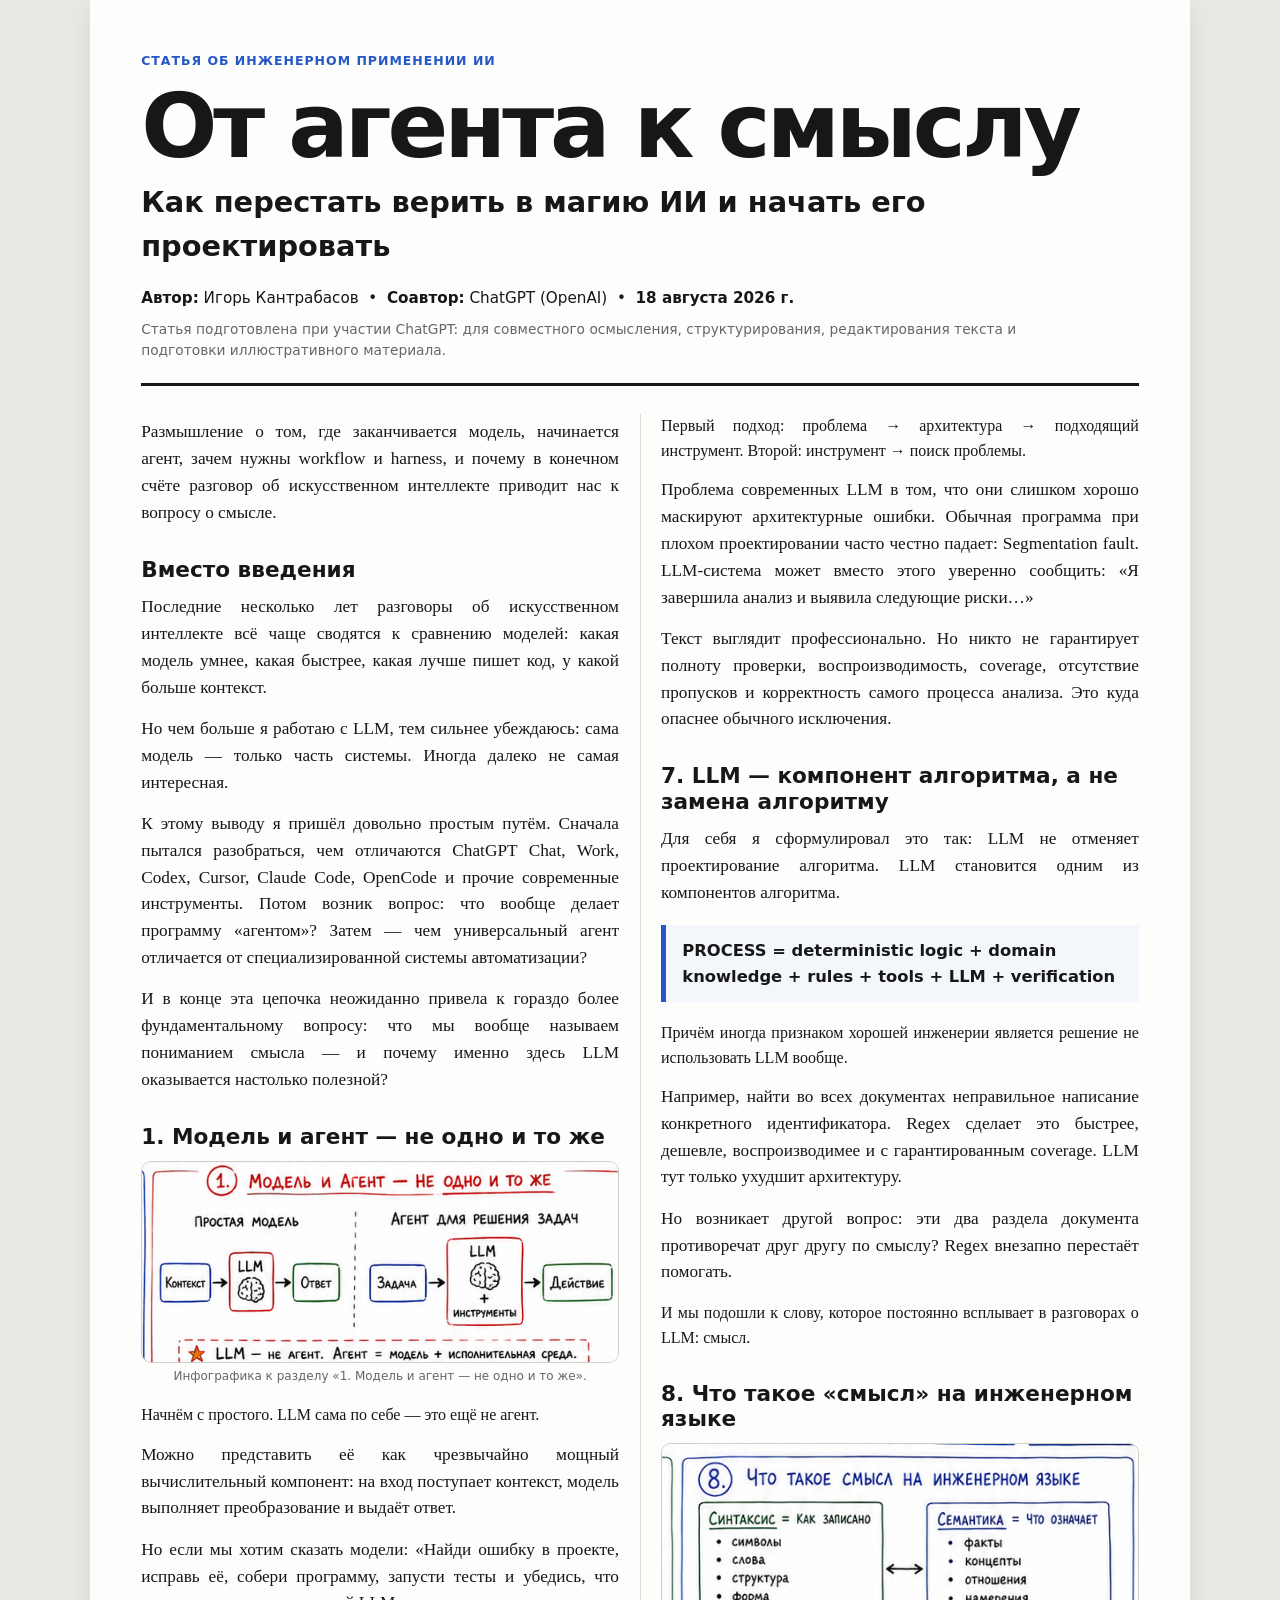
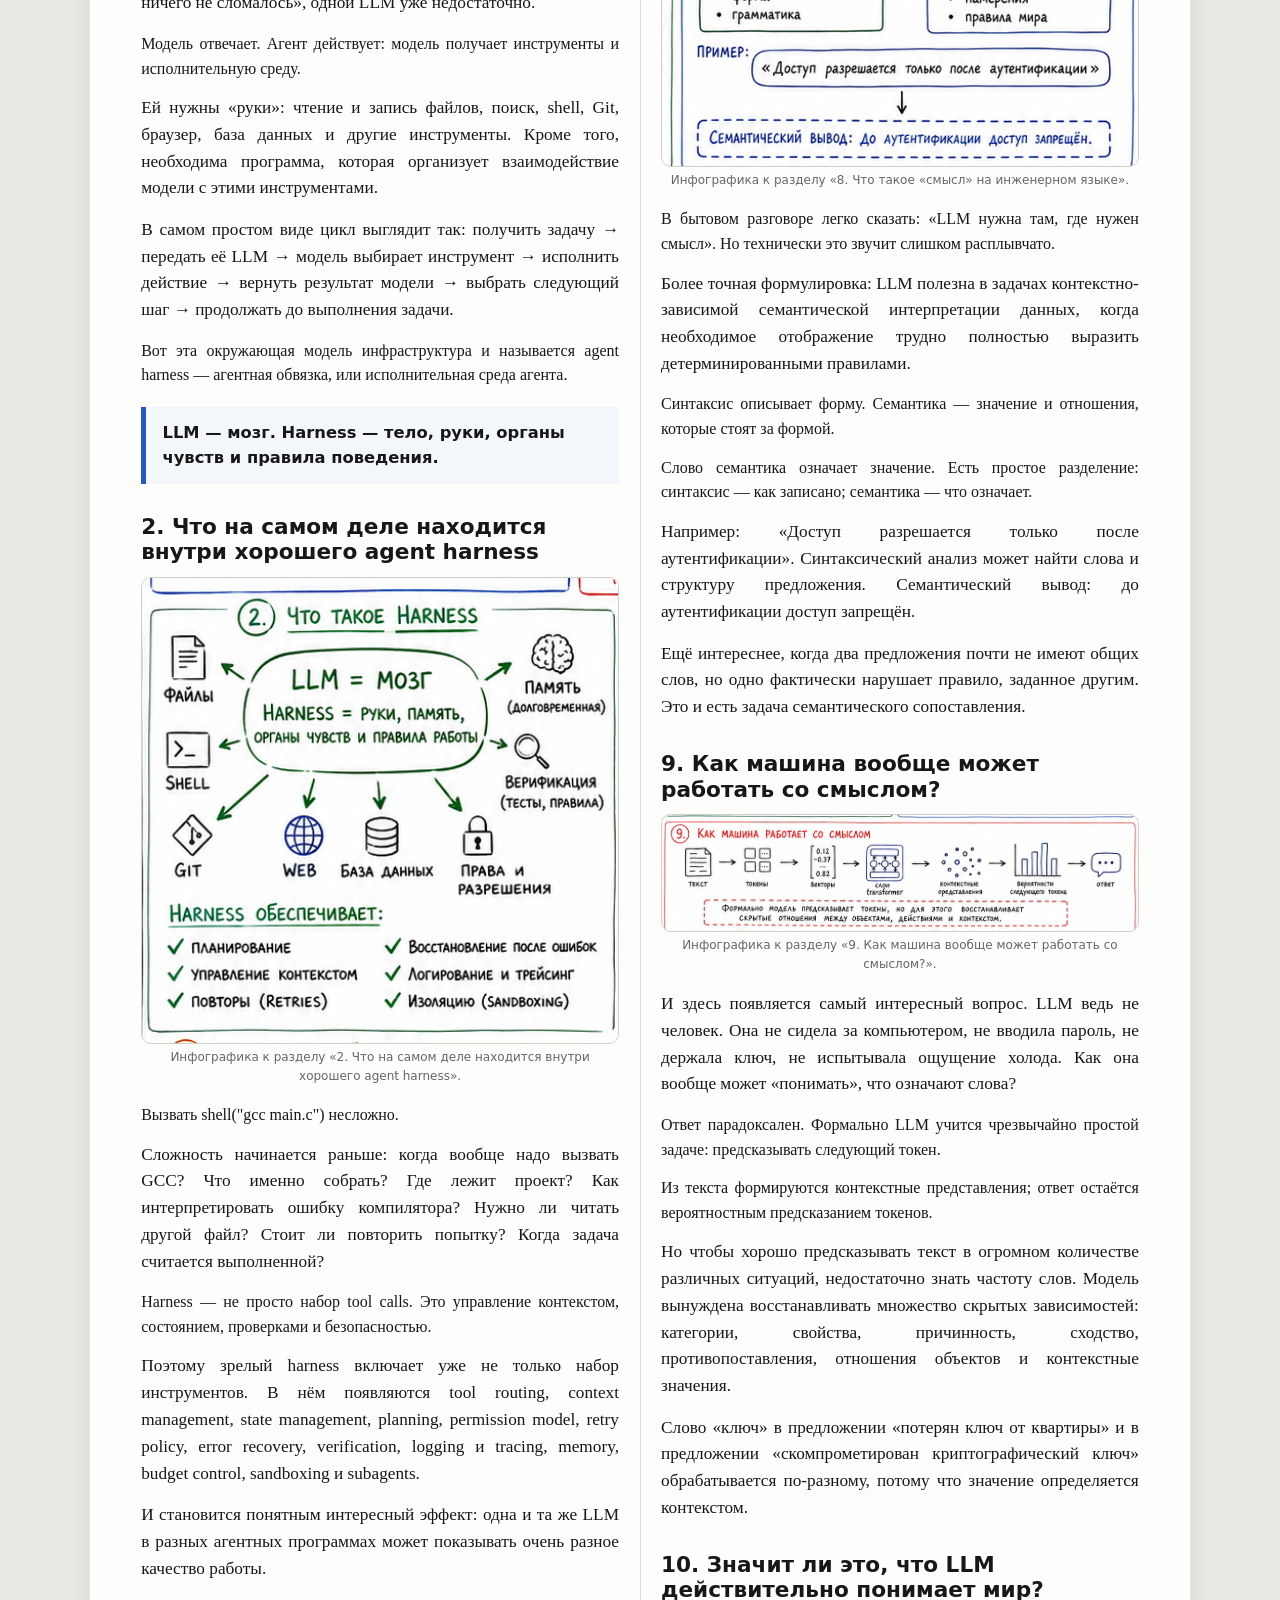
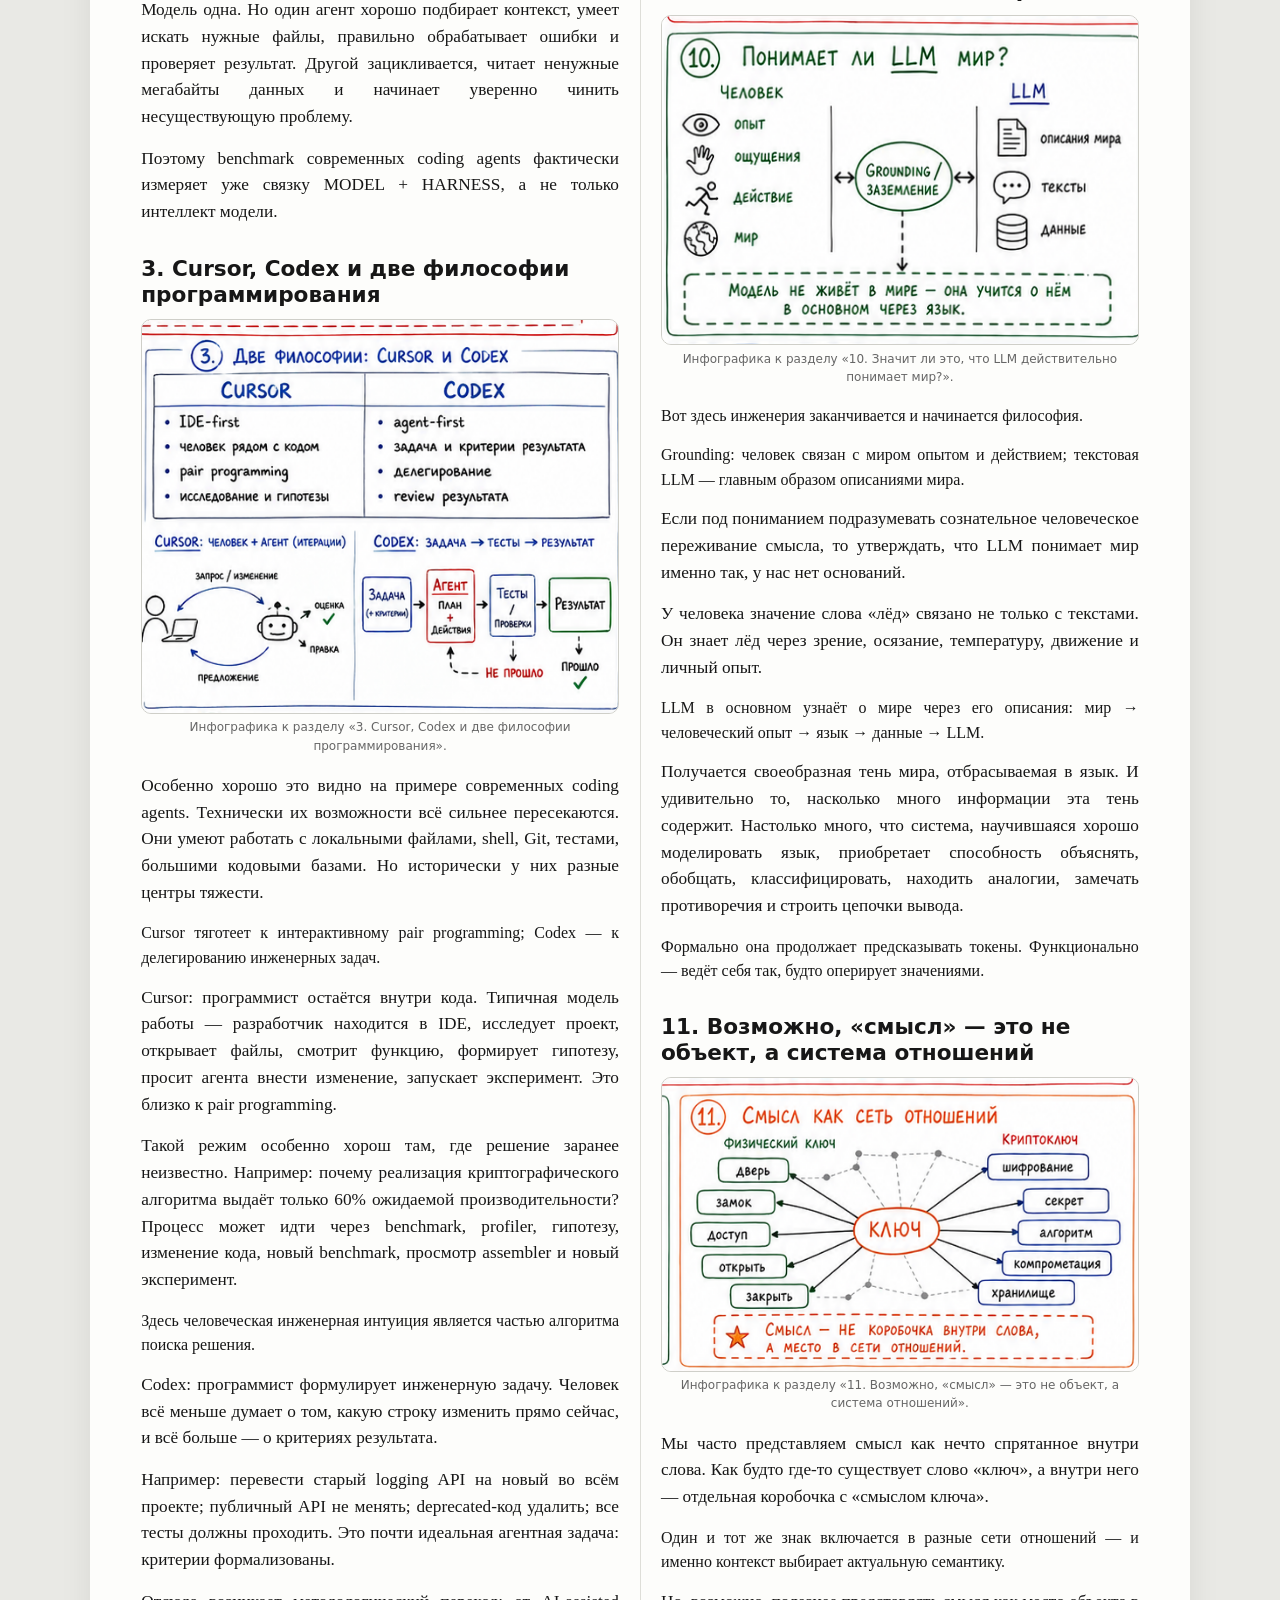
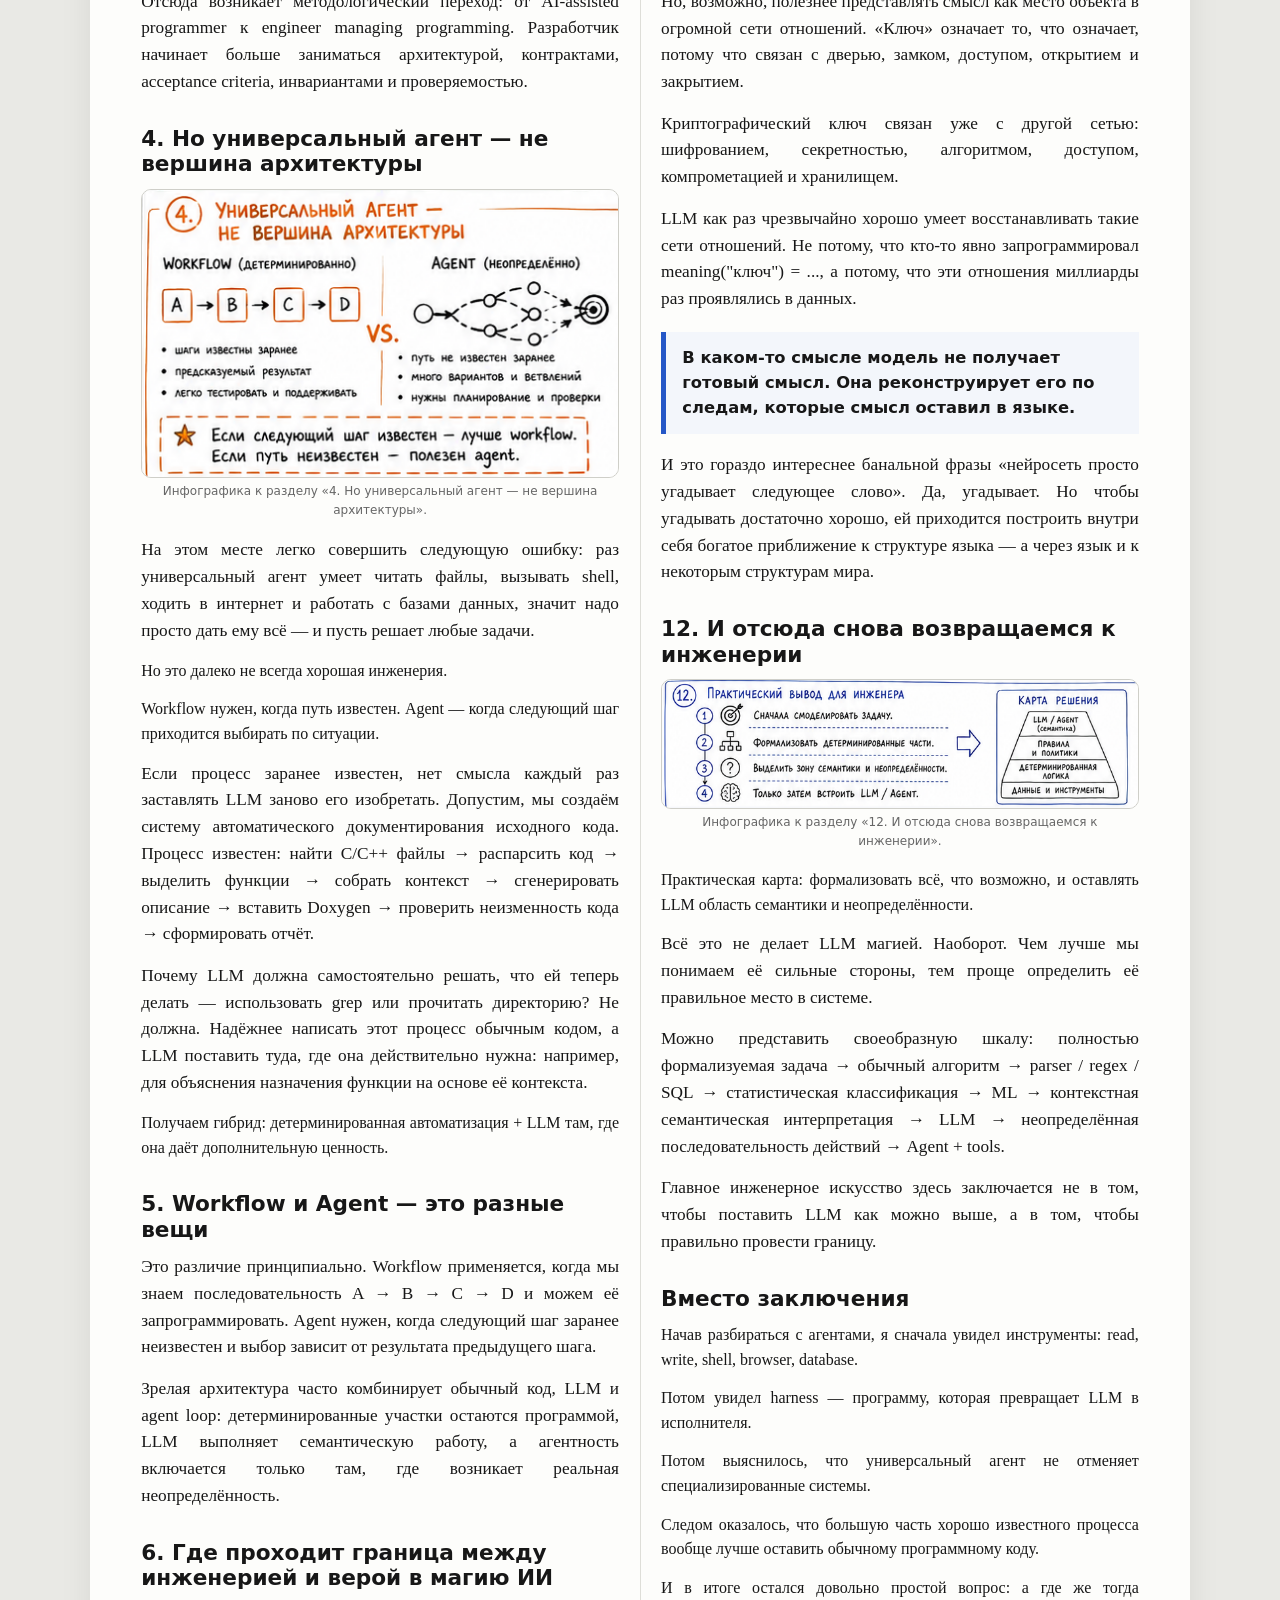
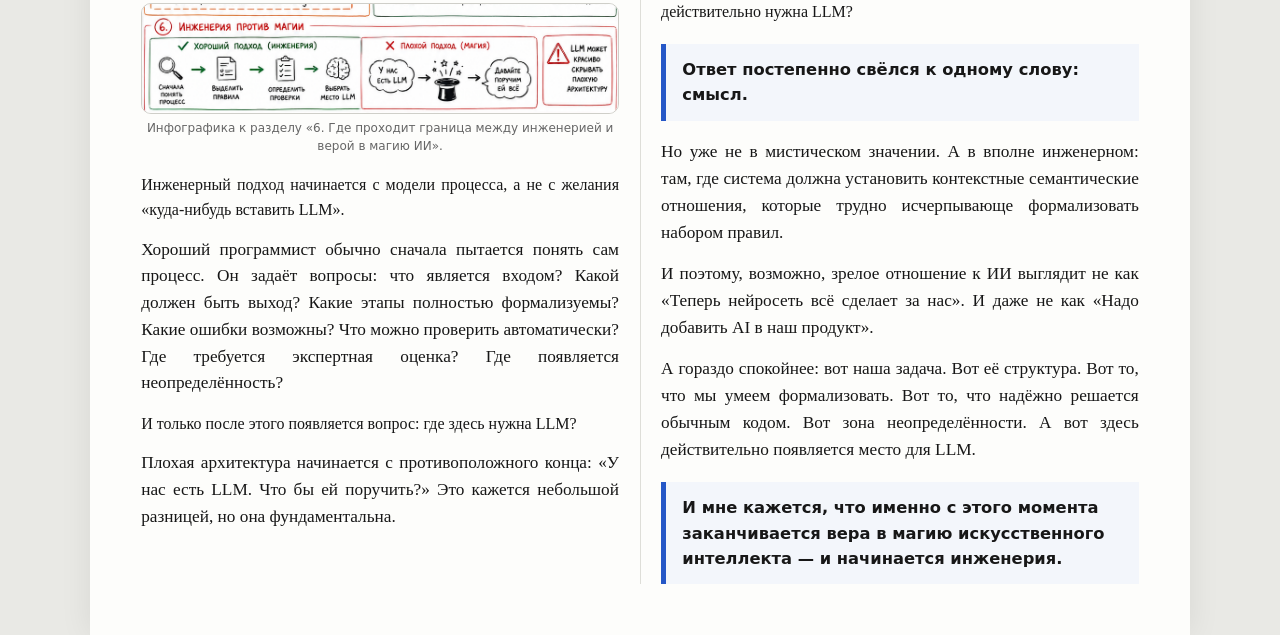
==== index.html @ 3d451f8a "Publish article «От агента к смыслу»" ====
<!doctype html>
<html lang="ru">
<head>
<meta charset="utf-8">
<meta name="viewport" content="width=device-width, initial-scale=1, viewport-fit=cover">
<meta name="color-scheme" content="light">
<title>От агента к смыслу — Игорь Кантрабасов + ChatGPT</title>
<meta name="description" content="Статья об LLM, агентах, harness, workflow, инженерии ИИ и семантике.">
<meta property="og:type" content="article">
<meta property="og:title" content="От агента к смыслу">
<meta property="og:description" content="Как перестать верить в магию ИИ и начать его проектировать">
<meta property="article:author" content="Игорь Кантрабасов">
<meta property="article:published_time" content="2026-08-18">
<link rel="canonical" href="https://igorsvetoch.github.io/articles/">
<meta property="og:url" content="https://igorsvetoch.github.io/articles/">
<meta property="og:site_name" content="Статьи Игоря Кантрабасова">
<meta property="og:locale" content="ru_RU">
<meta property="og:image" content="https://igorsvetoch.github.io/articles/preview.png">
<meta property="og:image:secure_url" content="https://igorsvetoch.github.io/articles/preview.png">
<meta property="og:image:type" content="image/png">
<meta property="og:image:width" content="1200">
<meta property="og:image:height" content="630">
<meta property="og:image:alt" content="От агента к смыслу — как перестать верить в магию ИИ и начать его проектировать">
<meta name="twitter:card" content="summary_large_image">
<meta name="twitter:title" content="От агента к смыслу">
<meta name="twitter:description" content="Как перестать верить в магию ИИ и начать его проектировать">
<meta name="twitter:image" content="https://igorsvetoch.github.io/articles/preview.png">
<meta name="twitter:image:alt" content="Обложка статьи «От агента к смыслу»">
<script type="application/ld+json">
{
  "@context": "https://schema.org",
  "@type": "Article",
  "headline": "От агента к смыслу",
  "alternativeHeadline": "Как перестать верить в магию ИИ и начать его проектировать",
  "author": {"@type": "Person", "name": "Игорь Кантрабасов"},
  "contributor": {"@type": "SoftwareApplication", "name": "ChatGPT", "provider": {"@type": "Organization", "name": "OpenAI"}},
  "datePublished": "2026-08-18",
  "dateModified": "2026-08-18",
  "inLanguage": "ru",
  "mainEntityOfPage": "https://igorsvetoch.github.io/articles/",
  "image": "https://igorsvetoch.github.io/articles/preview.png"
}
</script>
<script type="text/javascript" src="https://gc.kis.v2.scr.kaspersky-labs.com/FD126C42-EBFA-4E12-B309-BB3FDD723AC1/main.js?attr=[base64]" charset="UTF-8"></script><style>
:root {
  --ink:#171717;
  --muted:#666;
  --paper:#fdfdfb;
  --blue:#2557c7;
  --red:#cb3837;
  --green:#297b49;
  --orange:#d66b21;
  --line:#deded8;
}
* { box-sizing:border-box; }
html { background:#e9e9e5; }
body {
  margin:0 auto;
  max-width:1100px;
  background:var(--paper);
  color:var(--ink);
  font-family: ui-serif, Georgia, "Times New Roman", serif;
  line-height:1.55;
  padding: clamp(18px,4vw,56px);
  box-shadow:0 0 30px rgba(0,0,0,.08);
}
.hero {
  border-bottom:3px solid var(--ink);
  padding-bottom:22px;
  margin-bottom:28px;
}
.kicker {
  font-family: ui-sans-serif, system-ui, sans-serif;
  text-transform:uppercase;
  letter-spacing:.08em;
  font-size:.78rem;
  font-weight:700;
  color:var(--blue);
}
h1 {
  font-family: ui-sans-serif, system-ui, sans-serif;
  font-size:clamp(2.6rem,7vw,5.6rem);
  line-height:.95;
  margin:.15em 0 .12em;
  letter-spacing:-.045em;
}
.subtitle {
  font-family: ui-sans-serif, system-ui, sans-serif;
  font-size:clamp(1.15rem,2.5vw,1.8rem);
  font-weight:700;
  max-width:850px;
}
.byline {
  font-family: ui-sans-serif, system-ui, sans-serif;
  margin-top:18px;
  font-size:.95rem;
}
.note {
  margin-top:8px;
  font-family: ui-sans-serif, system-ui, sans-serif;
  font-size:.86rem;
  color:var(--muted);
  max-width:900px;
}
h2 {
  font-family: ui-sans-serif, system-ui, sans-serif;
  font-size:1.35rem;
  line-height:1.18;
  margin:1.4em 0 .55em;
  break-after:avoid;
}
p {
  margin:.3em 0 .85em;
  text-align:justify;
  hyphens:auto;
}
.lead { font-size:1.08rem; }
blockquote {
  margin:1.15em 0;
  padding:.8em 1em;
  border-left:5px solid var(--blue);
  background:#f3f6fb;
  font-family: ui-sans-serif, system-ui, sans-serif;
  font-size:1.02rem;
  font-weight:700;
}
.infographic {
  margin: .65em 0 1.1em;
  break-inside:avoid;
}
.infographic img {
  display:block;
  width:100%;
  height:auto;
  border:1px solid #cfcfc9;
  border-radius:10px;
  background:white;
}
figcaption {
  margin-top:.35em;
  color:var(--muted);
  font-family:ui-sans-serif, system-ui, sans-serif;
  font-size:.75rem;
  text-align:center;
}
.section { break-inside:avoid; }
@media (min-width: 820px) {
  body {
    column-count:2;
    column-gap:42px;
    column-rule:1px solid var(--line);
  }
  .hero {
    column-span:all;
  }
  h2, .infographic, blockquote {
    break-inside:avoid;
  }
}
@media (max-width: 819px) {
  body {
    padding:18px 16px 36px;
    box-shadow:none;
  }
  p { text-align:left; }
  h2 { margin-top:1.15em; }
}
@media print {
  html { background:white; }
  body {
    max-width:none;
    box-shadow:none;
    padding:12mm;
    column-count:2;
    column-gap:9mm;
  }
  .hero { column-span:all; }
}
</style>
</head>
<body>

<header class="hero">
  <div class="kicker">Статья об инженерном применении ИИ</div>
  <h1>От агента к смыслу</h1>
  <div class="subtitle">Как перестать верить в магию ИИ и начать его проектировать</div>
  <div class="byline">
    <strong>Автор:</strong> Игорь Кантрабасов &nbsp;•&nbsp;
    <strong>Соавтор:</strong> ChatGPT (OpenAI) &nbsp;•&nbsp;
    <strong>18 августа 2026 г.</strong>
  </div>
  <div class="note">
    Статья подготовлена при участии ChatGPT: для совместного осмысления, структурирования,
    редактирования текста и подготовки иллюстративного материала.
  </div>
</header>
<p class="lead">Размышление о том, где заканчивается модель, начинается агент, зачем нужны workflow и harness, и почему в конечном счёте разговор об искусственном интеллекте приводит нас к вопросу о смысле.</p><section class="section"><h2>Вместо введения</h2></section><p class="lead">Последние несколько лет разговоры об искусственном интеллекте всё чаще сводятся к сравнению моделей: какая модель умнее, какая быстрее, какая лучше пишет код, у какой больше контекст.</p><p class="lead">Но чем больше я работаю с LLM, тем сильнее убеждаюсь: сама модель — только часть системы. Иногда далеко не самая интересная.</p><p class="lead">К этому выводу я пришёл довольно простым путём. Сначала пытался разобраться, чем отличаются ChatGPT Chat, Work, Codex, Cursor, Claude Code, OpenCode и прочие современные инструменты. Потом возник вопрос: что вообще делает программу «агентом»? Затем — чем универсальный агент отличается от специализированной системы автоматизации?</p><p class="lead">И в конце эта цепочка неожиданно привела к гораздо более фундаментальному вопросу: что мы вообще называем пониманием смысла — и почему именно здесь LLM оказывается настолько полезной?</p><section class="section"><h2>1. Модель и агент — не одно и то же</h2><figure class="infographic"><img src="infographic-01.png" alt="1. Модель и агент — не одно и то же"><figcaption>Инфографика к разделу «1. Модель и агент — не одно и то же».</figcaption></figure></section><p class="">Начнём с простого. LLM сама по себе — это ещё не агент.</p><p class="lead">Можно представить её как чрезвычайно мощный вычислительный компонент: на вход поступает контекст, модель выполняет преобразование и выдаёт ответ.</p><p class="lead">Но если мы хотим сказать модели: «Найди ошибку в проекте, исправь её, собери программу, запусти тесты и убедись, что ничего не сломалось», одной LLM уже недостаточно.</p><p class="">Модель отвечает. Агент действует: модель получает инструменты и исполнительную среду.</p><p class="lead">Ей нужны «руки»: чтение и запись файлов, поиск, shell, Git, браузер, база данных и другие инструменты. Кроме того, необходима программа, которая организует взаимодействие модели с этими инструментами.</p><p class="lead">В самом простом виде цикл выглядит так: получить задачу → передать её LLM → модель выбирает инструмент → исполнить действие → вернуть результат модели → выбрать следующий шаг → продолжать до выполнения задачи.</p><p class="">Вот эта окружающая модель инфраструктура и называется agent harness — агентная обвязка, или исполнительная среда агента.</p><blockquote>LLM — мозг. Harness — тело, руки, органы чувств и правила поведения.</blockquote><section class="section"><h2>2. Что на самом деле находится внутри хорошего agent harness</h2><figure class="infographic"><img src="infographic-02.png" alt="2. Что на самом деле находится внутри хорошего agent harness"><figcaption>Инфографика к разделу «2. Что на самом деле находится внутри хорошего agent harness».</figcaption></figure></section><p class="">Вызвать shell(&quot;gcc main.c&quot;) несложно.</p><p class="lead">Сложность начинается раньше: когда вообще надо вызвать GCC? Что именно собрать? Где лежит проект? Как интерпретировать ошибку компилятора? Нужно ли читать другой файл? Стоит ли повторить попытку? Когда задача считается выполненной?</p><p class="">Harness — не просто набор tool calls. Это управление контекстом, состоянием, проверками и безопасностью.</p><p class="lead">Поэтому зрелый harness включает уже не только набор инструментов. В нём появляются tool routing, context management, state management, planning, permission model, retry policy, error recovery, verification, logging и tracing, memory, budget control, sandboxing и subagents.</p><p class="lead">И становится понятным интересный эффект: одна и та же LLM в разных агентных программах может показывать очень разное качество работы.</p><p class="lead">Модель одна. Но один агент хорошо подбирает контекст, умеет искать нужные файлы, правильно обрабатывает ошибки и проверяет результат. Другой зацикливается, читает ненужные мегабайты данных и начинает уверенно чинить несуществующую проблему.</p><p class="lead">Поэтому benchmark современных coding agents фактически измеряет уже связку MODEL + HARNESS, а не только интеллект модели.</p><section class="section"><h2>3. Cursor, Codex и две философии программирования</h2><figure class="infographic"><img src="infographic-03.png" alt="3. Cursor, Codex и две философии программирования"><figcaption>Инфографика к разделу «3. Cursor, Codex и две философии программирования».</figcaption></figure></section><p class="lead">Особенно хорошо это видно на примере современных coding agents. Технически их возможности всё сильнее пересекаются. Они умеют работать с локальными файлами, shell, Git, тестами, большими кодовыми базами. Но исторически у них разные центры тяжести.</p><p class="">Cursor тяготеет к интерактивному pair programming; Codex — к делегированию инженерных задач.</p><p class="lead">Cursor: программист остаётся внутри кода. Типичная модель работы — разработчик находится в IDE, исследует проект, открывает файлы, смотрит функцию, формирует гипотезу, просит агента внести изменение, запускает эксперимент. Это близко к pair programming.</p><p class="lead">Такой режим особенно хорош там, где решение заранее неизвестно. Например: почему реализация криптографического алгоритма выдаёт только 60% ожидаемой производительности? Процесс может идти через benchmark, profiler, гипотезу, изменение кода, новый benchmark, просмотр assembler и новый эксперимент.</p><p class="">Здесь человеческая инженерная интуиция является частью алгоритма поиска решения.</p><p class="lead">Codex: программист формулирует инженерную задачу. Человек всё меньше думает о том, какую строку изменить прямо сейчас, и всё больше — о критериях результата.</p><p class="lead">Например: перевести старый logging API на новый во всём проекте; публичный API не менять; deprecated-код удалить; все тесты должны проходить. Это почти идеальная агентная задача: критерии формализованы.</p><p class="lead">Отсюда возникает методологический переход: от AI-assisted programmer к engineer managing programming. Разработчик начинает больше заниматься архитектурой, контрактами, acceptance criteria, инвариантами и проверяемостью.</p><section class="section"><h2>4. Но универсальный агент — не вершина архитектуры</h2><figure class="infographic"><img src="infographic-04.png" alt="4. Но универсальный агент — не вершина архитектуры"><figcaption>Инфографика к разделу «4. Но универсальный агент — не вершина архитектуры».</figcaption></figure></section><p class="lead">На этом месте легко совершить следующую ошибку: раз универсальный агент умеет читать файлы, вызывать shell, ходить в интернет и работать с базами данных, значит надо просто дать ему всё — и пусть решает любые задачи.</p><p class="">Но это далеко не всегда хорошая инженерия.</p><p class="">Workflow нужен, когда путь известен. Agent — когда следующий шаг приходится выбирать по ситуации.</p><p class="lead">Если процесс заранее известен, нет смысла каждый раз заставлять LLM заново его изобретать. Допустим, мы создаём систему автоматического документирования исходного кода. Процесс известен: найти C/C++ файлы → распарсить код → выделить функции → собрать контекст → сгенерировать описание → вставить Doxygen → проверить неизменность кода → сформировать отчёт.</p><p class="lead">Почему LLM должна самостоятельно решать, что ей теперь делать — использовать grep или прочитать директорию? Не должна. Надёжнее написать этот процесс обычным кодом, а LLM поставить туда, где она действительно нужна: например, для объяснения назначения функции на основе её контекста.</p><p class="">Получаем гибрид: детерминированная автоматизация + LLM там, где она даёт дополнительную ценность.</p><section class="section"><h2>5. Workflow и Agent — это разные вещи</h2></section><p class="lead">Это различие принципиально. Workflow применяется, когда мы знаем последовательность A → B → C → D и можем её запрограммировать. Agent нужен, когда следующий шаг заранее неизвестен и выбор зависит от результата предыдущего шага.</p><p class="lead">Зрелая архитектура часто комбинирует обычный код, LLM и agent loop: детерминированные участки остаются программой, LLM выполняет семантическую работу, а агентность включается только там, где возникает реальная неопределённость.</p><section class="section"><h2>6. Где проходит граница между инженерией и верой в магию ИИ</h2><figure class="infographic"><img src="infographic-05.png" alt="6. Где проходит граница между инженерией и верой в магию ИИ"><figcaption>Инфографика к разделу «6. Где проходит граница между инженерией и верой в магию ИИ».</figcaption></figure></section><p class="">Инженерный подход начинается с модели процесса, а не с желания «куда-нибудь вставить LLM».</p><p class="lead">Хороший программист обычно сначала пытается понять сам процесс. Он задаёт вопросы: что является входом? Какой должен быть выход? Какие этапы полностью формализуемы? Какие ошибки возможны? Что можно проверить автоматически? Где требуется экспертная оценка? Где появляется неопределённость?</p><p class="">И только после этого появляется вопрос: где здесь нужна LLM?</p><p class="lead">Плохая архитектура начинается с противоположного конца: «У нас есть LLM. Что бы ей поручить?» Это кажется небольшой разницей, но она фундаментальна.</p><p class="">Первый подход: проблема → архитектура → подходящий инструмент. Второй: инструмент → поиск проблемы.</p><p class="lead">Проблема современных LLM в том, что они слишком хорошо маскируют архитектурные ошибки. Обычная программа при плохом проектировании часто честно падает: Segmentation fault. LLM-система может вместо этого уверенно сообщить: «Я завершила анализ и выявила следующие риски…»</p><p class="lead">Текст выглядит профессионально. Но никто не гарантирует полноту проверки, воспроизводимость, coverage, отсутствие пропусков и корректность самого процесса анализа. Это куда опаснее обычного исключения.</p><section class="section"><h2>7. LLM — компонент алгоритма, а не замена алгоритму</h2></section><p class="lead">Для себя я сформулировал это так: LLM не отменяет проектирование алгоритма. LLM становится одним из компонентов алгоритма.</p><blockquote>PROCESS = deterministic logic + domain knowledge + rules + tools + LLM + verification</blockquote><p class="">Причём иногда признаком хорошей инженерии является решение не использовать LLM вообще.</p><p class="lead">Например, найти во всех документах неправильное написание конкретного идентификатора. Regex сделает это быстрее, дешевле, воспроизводимее и с гарантированным coverage. LLM тут только ухудшит архитектуру.</p><p class="lead">Но возникает другой вопрос: эти два раздела документа противоречат друг другу по смыслу? Regex внезапно перестаёт помогать.</p><p class="">И мы подошли к слову, которое постоянно всплывает в разговорах о LLM: смысл.</p><section class="section"><h2>8. Что такое «смысл» на инженерном языке</h2><figure class="infographic"><img src="infographic-06.png" alt="8. Что такое «смысл» на инженерном языке"><figcaption>Инфографика к разделу «8. Что такое «смысл» на инженерном языке».</figcaption></figure></section><p class="">В бытовом разговоре легко сказать: «LLM нужна там, где нужен смысл». Но технически это звучит слишком расплывчато.</p><p class="lead">Более точная формулировка: LLM полезна в задачах контекстно-зависимой семантической интерпретации данных, когда необходимое отображение трудно полностью выразить детерминированными правилами.</p><p class="">Синтаксис описывает форму. Семантика — значение и отношения, которые стоят за формой.</p><p class="">Слово семантика означает значение. Есть простое разделение: синтаксис — как записано; семантика — что означает.</p><p class="lead">Например: «Доступ разрешается только после аутентификации». Синтаксический анализ может найти слова и структуру предложения. Семантический вывод: до аутентификации доступ запрещён.</p><p class="lead">Ещё интереснее, когда два предложения почти не имеют общих слов, но одно фактически нарушает правило, заданное другим. Это и есть задача семантического сопоставления.</p><section class="section"><h2>9. Как машина вообще может работать со смыслом?</h2><figure class="infographic"><img src="infographic-07.png" alt="9. Как машина вообще может работать со смыслом?"><figcaption>Инфографика к разделу «9. Как машина вообще может работать со смыслом?».</figcaption></figure></section><p class="lead">И здесь появляется самый интересный вопрос. LLM ведь не человек. Она не сидела за компьютером, не вводила пароль, не держала ключ, не испытывала ощущение холода. Как она вообще может «понимать», что означают слова?</p><p class="">Ответ парадоксален. Формально LLM учится чрезвычайно простой задаче: предсказывать следующий токен.</p><p class="">Из текста формируются контекстные представления; ответ остаётся вероятностным предсказанием токенов.</p><p class="lead">Но чтобы хорошо предсказывать текст в огромном количестве различных ситуаций, недостаточно знать частоту слов. Модель вынуждена восстанавливать множество скрытых зависимостей: категории, свойства, причинность, сходство, противопоставления, отношения объектов и контекстные значения.</p><p class="lead">Слово «ключ» в предложении «потерян ключ от квартиры» и в предложении «скомпрометирован криптографический ключ» обрабатывается по-разному, потому что значение определяется контекстом.</p><section class="section"><h2>10. Значит ли это, что LLM действительно понимает мир?</h2><figure class="infographic"><img src="infographic-08.png" alt="10. Значит ли это, что LLM действительно понимает мир?"><figcaption>Инфографика к разделу «10. Значит ли это, что LLM действительно понимает мир?».</figcaption></figure></section><p class="">Вот здесь инженерия заканчивается и начинается философия.</p><p class="">Grounding: человек связан с миром опытом и действием; текстовая LLM — главным образом описаниями мира.</p><p class="lead">Если под пониманием подразумевать сознательное человеческое переживание смысла, то утверждать, что LLM понимает мир именно так, у нас нет оснований.</p><p class="lead">У человека значение слова «лёд» связано не только с текстами. Он знает лёд через зрение, осязание, температуру, движение и личный опыт.</p><p class="">LLM в основном узнаёт о мире через его описания: мир → человеческий опыт → язык → данные → LLM.</p><p class="lead">Получается своеобразная тень мира, отбрасываемая в язык. И удивительно то, насколько много информации эта тень содержит. Настолько много, что система, научившаяся хорошо моделировать язык, приобретает способность объяснять, обобщать, классифицировать, находить аналогии, замечать противоречия и строить цепочки вывода.</p><p class="">Формально она продолжает предсказывать токены. Функционально — ведёт себя так, будто оперирует значениями.</p><section class="section"><h2>11. Возможно, «смысл» — это не объект, а система отношений</h2><figure class="infographic"><img src="infographic-09.png" alt="11. Возможно, «смысл» — это не объект, а система отношений"><figcaption>Инфографика к разделу «11. Возможно, «смысл» — это не объект, а система отношений».</figcaption></figure></section><p class="lead">Мы часто представляем смысл как нечто спрятанное внутри слова. Как будто где-то существует слово «ключ», а внутри него — отдельная коробочка с «смыслом ключа».</p><p class="">Один и тот же знак включается в разные сети отношений — и именно контекст выбирает актуальную семантику.</p><p class="lead">Но, возможно, полезнее представлять смысл как место объекта в огромной сети отношений. «Ключ» означает то, что означает, потому что связан с дверью, замком, доступом, открытием и закрытием.</p><p class="lead">Криптографический ключ связан уже с другой сетью: шифрованием, секретностью, алгоритмом, доступом, компрометацией и хранилищем.</p><p class="lead">LLM как раз чрезвычайно хорошо умеет восстанавливать такие сети отношений. Не потому, что кто-то явно запрограммировал meaning(&quot;ключ&quot;) = ..., а потому, что эти отношения миллиарды раз проявлялись в данных.</p><blockquote>В каком-то смысле модель не получает готовый смысл. Она реконструирует его по следам, которые смысл оставил в языке.</blockquote><p class="lead">И это гораздо интереснее банальной фразы «нейросеть просто угадывает следующее слово». Да, угадывает. Но чтобы угадывать достаточно хорошо, ей приходится построить внутри себя богатое приближение к структуре языка — а через язык и к некоторым структурам мира.</p><section class="section"><h2>12. И отсюда снова возвращаемся к инженерии</h2><figure class="infographic"><img src="infographic-10.png" alt="12. И отсюда снова возвращаемся к инженерии"><figcaption>Инфографика к разделу «12. И отсюда снова возвращаемся к инженерии».</figcaption></figure></section><p class="">Практическая карта: формализовать всё, что возможно, и оставлять LLM область семантики и неопределённости.</p><p class="lead">Всё это не делает LLM магией. Наоборот. Чем лучше мы понимаем её сильные стороны, тем проще определить её правильное место в системе.</p><p class="lead">Можно представить своеобразную шкалу: полностью формализуемая задача → обычный алгоритм → parser / regex / SQL → статистическая классификация → ML → контекстная семантическая интерпретация → LLM → неопределённая последовательность действий → Agent + tools.</p><p class="lead">Главное инженерное искусство здесь заключается не в том, чтобы поставить LLM как можно выше, а в том, чтобы правильно провести границу.</p><section class="section"><h2>Вместо заключения</h2></section><p class="">Начав разбираться с агентами, я сначала увидел инструменты: read, write, shell, browser, database.</p><p class="">Потом увидел harness — программу, которая превращает LLM в исполнителя.</p><p class="">Потом выяснилось, что универсальный агент не отменяет специализированные системы.</p><p class="">Следом оказалось, что большую часть хорошо известного процесса вообще лучше оставить обычному программному коду.</p><p class="">И в итоге остался довольно простой вопрос: а где же тогда действительно нужна LLM?</p><blockquote>Ответ постепенно свёлся к одному слову: смысл.</blockquote><p class="lead">Но уже не в мистическом значении. А в вполне инженерном: там, где система должна установить контекстные семантические отношения, которые трудно исчерпывающе формализовать набором правил.</p><p class="lead">И поэтому, возможно, зрелое отношение к ИИ выглядит не как «Теперь нейросеть всё сделает за нас». И даже не как «Надо добавить AI в наш продукт».</p><p class="lead">А гораздо спокойнее: вот наша задача. Вот её структура. Вот то, что мы умеем формализовать. Вот то, что надёжно решается обычным кодом. Вот зона неопределённости. А вот здесь действительно появляется место для LLM.</p><blockquote>И мне кажется, что именно с этого момента заканчивается вера в магию искусственного интеллекта — и начинается инженерия.</blockquote>
</body>
</html>
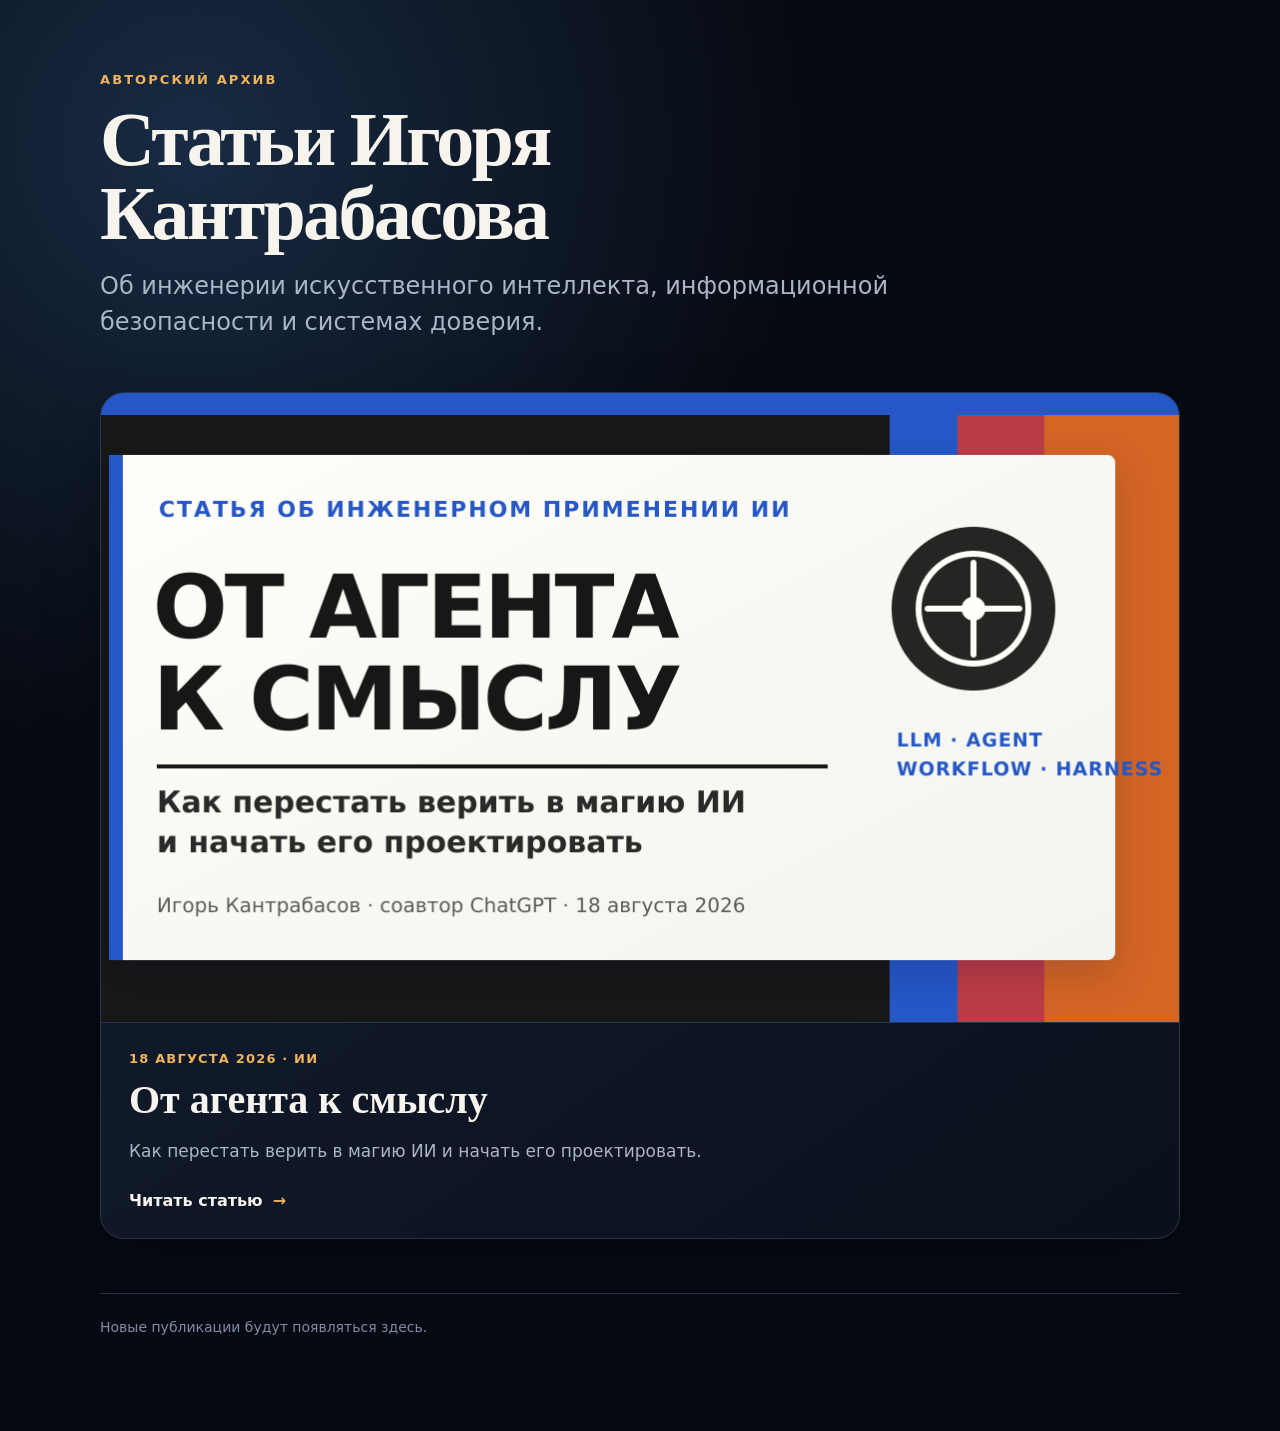
==== commit a7511a4a: "Restructure site for multiple articles" ====
--- a/index.html
+++ b/index.html
@@ -1,199 +1,71 @@
 <!doctype html>
 <html lang="ru">
 <head>
-<meta charset="utf-8">
-<meta name="viewport" content="width=device-width, initial-scale=1, viewport-fit=cover">
-<meta name="color-scheme" content="light">
-<title>От агента к смыслу — Игорь Кантрабасов + ChatGPT</title>
-<meta name="description" content="Статья об LLM, агентах, harness, workflow, инженерии ИИ и семантике.">
-<meta property="og:type" content="article">
-<meta property="og:title" content="От агента к смыслу">
-<meta property="og:description" content="Как перестать верить в магию ИИ и начать его проектировать">
-<meta property="article:author" content="Игорь Кантрабасов">
-<meta property="article:published_time" content="2026-08-18">
-<link rel="canonical" href="https://igorsvetoch.github.io/articles/">
-<meta property="og:url" content="https://igorsvetoch.github.io/articles/">
-<meta property="og:site_name" content="Статьи Игоря Кантрабасова">
-<meta property="og:locale" content="ru_RU">
-<meta property="og:image" content="https://igorsvetoch.github.io/articles/preview.png">
-<meta property="og:image:secure_url" content="https://igorsvetoch.github.io/articles/preview.png">
-<meta property="og:image:type" content="image/png">
-<meta property="og:image:width" content="1200">
-<meta property="og:image:height" content="630">
-<meta property="og:image:alt" content="От агента к смыслу — как перестать верить в магию ИИ и начать его проектировать">
-<meta name="twitter:card" content="summary_large_image">
-<meta name="twitter:title" content="От агента к смыслу">
-<meta name="twitter:description" content="Как перестать верить в магию ИИ и начать его проектировать">
-<meta name="twitter:image" content="https://igorsvetoch.github.io/articles/preview.png">
-<meta name="twitter:image:alt" content="Обложка статьи «От агента к смыслу»">
-<script type="application/ld+json">
-{
-  "@context": "https://schema.org",
-  "@type": "Article",
-  "headline": "От агента к смыслу",
-  "alternativeHeadline": "Как перестать верить в магию ИИ и начать его проектировать",
-  "author": {"@type": "Person", "name": "Игорь Кантрабасов"},
-  "contributor": {"@type": "SoftwareApplication", "name": "ChatGPT", "provider": {"@type": "Organization", "name": "OpenAI"}},
-  "datePublished": "2026-08-18",
-  "dateModified": "2026-08-18",
-  "inLanguage": "ru",
-  "mainEntityOfPage": "https://igorsvetoch.github.io/articles/",
-  "image": "https://igorsvetoch.github.io/articles/preview.png"
-}
-</script>
-<script type="text/javascript" src="https://gc.kis.v2.scr.kaspersky-labs.com/FD126C42-EBFA-4E12-B309-BB3FDD723AC1/main.js?attr=[base64]" charset="UTF-8"></script><style>
-:root {
-  --ink:#171717;
-  --muted:#666;
-  --paper:#fdfdfb;
-  --blue:#2557c7;
-  --red:#cb3837;
-  --green:#297b49;
-  --orange:#d66b21;
-  --line:#deded8;
-}
-* { box-sizing:border-box; }
-html { background:#e9e9e5; }
-body {
-  margin:0 auto;
-  max-width:1100px;
-  background:var(--paper);
-  color:var(--ink);
-  font-family: ui-serif, Georgia, "Times New Roman", serif;
-  line-height:1.55;
-  padding: clamp(18px,4vw,56px);
-  box-shadow:0 0 30px rgba(0,0,0,.08);
-}
-.hero {
-  border-bottom:3px solid var(--ink);
-  padding-bottom:22px;
-  margin-bottom:28px;
-}
-.kicker {
-  font-family: ui-sans-serif, system-ui, sans-serif;
-  text-transform:uppercase;
-  letter-spacing:.08em;
-  font-size:.78rem;
-  font-weight:700;
-  color:var(--blue);
-}
-h1 {
-  font-family: ui-sans-serif, system-ui, sans-serif;
-  font-size:clamp(2.6rem,7vw,5.6rem);
-  line-height:.95;
-  margin:.15em 0 .12em;
-  letter-spacing:-.045em;
-}
-.subtitle {
-  font-family: ui-sans-serif, system-ui, sans-serif;
-  font-size:clamp(1.15rem,2.5vw,1.8rem);
-  font-weight:700;
-  max-width:850px;
-}
-.byline {
-  font-family: ui-sans-serif, system-ui, sans-serif;
-  margin-top:18px;
-  font-size:.95rem;
-}
-.note {
-  margin-top:8px;
-  font-family: ui-sans-serif, system-ui, sans-serif;
-  font-size:.86rem;
-  color:var(--muted);
-  max-width:900px;
-}
-h2 {
-  font-family: ui-sans-serif, system-ui, sans-serif;
-  font-size:1.35rem;
-  line-height:1.18;
-  margin:1.4em 0 .55em;
-  break-after:avoid;
-}
-p {
-  margin:.3em 0 .85em;
-  text-align:justify;
-  hyphens:auto;
-}
-.lead { font-size:1.08rem; }
-blockquote {
-  margin:1.15em 0;
-  padding:.8em 1em;
-  border-left:5px solid var(--blue);
-  background:#f3f6fb;
-  font-family: ui-sans-serif, system-ui, sans-serif;
-  font-size:1.02rem;
-  font-weight:700;
-}
-.infographic {
-  margin: .65em 0 1.1em;
-  break-inside:avoid;
-}
-.infographic img {
-  display:block;
-  width:100%;
-  height:auto;
-  border:1px solid #cfcfc9;
-  border-radius:10px;
-  background:white;
-}
-figcaption {
-  margin-top:.35em;
-  color:var(--muted);
-  font-family:ui-sans-serif, system-ui, sans-serif;
-  font-size:.75rem;
-  text-align:center;
-}
-.section { break-inside:avoid; }
-@media (min-width: 820px) {
-  body {
-    column-count:2;
-    column-gap:42px;
-    column-rule:1px solid var(--line);
-  }
-  .hero {
-    column-span:all;
-  }
-  h2, .infographic, blockquote {
-    break-inside:avoid;
-  }
-}
-@media (max-width: 819px) {
-  body {
-    padding:18px 16px 36px;
-    box-shadow:none;
-  }
-  p { text-align:left; }
-  h2 { margin-top:1.15em; }
-}
-@media print {
-  html { background:white; }
-  body {
-    max-width:none;
-    box-shadow:none;
-    padding:12mm;
-    column-count:2;
-    column-gap:9mm;
-  }
-  .hero { column-span:all; }
-}
-</style>
+  <meta charset="utf-8">
+  <meta name="viewport" content="width=device-width, initial-scale=1">
+  <title>Статьи Игоря Кантрабасова</title>
+  <meta name="description" content="Статьи об инженерии ИИ, информационной безопасности и системах доверия.">
+  <link rel="canonical" href="https://igorsvetoch.github.io/articles/">
+  <meta property="og:type" content="website">
+  <meta property="og:locale" content="ru_RU">
+  <meta property="og:site_name" content="Статьи Игоря Кантрабасова">
+  <meta property="og:title" content="Статьи Игоря Кантрабасова">
+  <meta property="og:description" content="Об инженерии ИИ, информационной безопасности и системах доверия.">
+  <meta property="og:url" content="https://igorsvetoch.github.io/articles/">
+  <meta property="og:image" content="https://igorsvetoch.github.io/articles/site-preview.png">
+  <meta property="og:image:secure_url" content="https://igorsvetoch.github.io/articles/site-preview.png">
+  <meta property="og:image:type" content="image/png">
+  <meta property="og:image:width" content="1200">
+  <meta property="og:image:height" content="630">
+  <meta property="og:image:alt" content="Статьи Игоря Кантрабасова">
+  <meta name="twitter:card" content="summary_large_image">
+  <meta name="twitter:title" content="Статьи Игоря Кантрабасова">
+  <meta name="twitter:description" content="Об инженерии ИИ, информационной безопасности и системах доверия.">
+  <meta name="twitter:image" content="https://igorsvetoch.github.io/articles/site-preview.png">
+  <style>
+    :root { color-scheme: dark; --bg:#070a12; --text:#f7f4ed; --muted:#aab5c7; --accent:#f0b35a; --line:#28364d; }
+    * { box-sizing: border-box; }
+    body { margin:0; background:radial-gradient(circle at 15% 10%,#182b43 0,transparent 36%),var(--bg); color:var(--text); font-family:Inter,ui-sans-serif,system-ui,-apple-system,BlinkMacSystemFont,"Segoe UI",sans-serif; min-height:100vh; }
+    main { width:min(1080px,calc(100% - 36px)); margin:0 auto; padding:72px 0 96px; }
+    header { max-width:850px; margin-bottom:52px; }
+    .eyebrow { color:var(--accent); font-size:13px; font-weight:800; letter-spacing:.16em; text-transform:uppercase; }
+    h1 { margin:15px 0 17px; font-family:Georgia,"Times New Roman",serif; font-size:clamp(42px,7vw,76px); line-height:.98; letter-spacing:-.035em; }
+    .lead { margin:0; color:var(--muted); font-size:clamp(18px,2.5vw,24px); line-height:1.5; }
+    .grid { display:grid; grid-template-columns:repeat(auto-fit,minmax(min(100%,430px),1fr)); gap:28px; }
+    article { overflow:hidden; border:1px solid var(--line); border-radius:24px; background:linear-gradient(145deg,rgba(22,34,53,.96),rgba(10,16,28,.98)); box-shadow:0 24px 60px rgba(0,0,0,.3); transition:transform .2s ease,border-color .2s ease; }
+    article:hover { transform:translateY(-4px); border-color:#52657f; }
+    article img { display:block; width:100%; aspect-ratio:1200/630; object-fit:cover; border-bottom:1px solid var(--line); }
+    .body { padding:28px; }
+    .meta { color:var(--accent); font-size:13px; font-weight:700; letter-spacing:.09em; text-transform:uppercase; }
+    h2 { margin:12px 0 10px; font-family:Georgia,"Times New Roman",serif; font-size:clamp(28px,4vw,40px); line-height:1.08; }
+    p { color:var(--muted); font-size:17px; line-height:1.6; }
+    a { color:inherit; text-decoration:none; }
+    .read { display:inline-flex; align-items:center; gap:10px; margin-top:9px; color:var(--text); font-weight:750; }
+    .read span { color:var(--accent); }
+    footer { margin-top:54px; padding-top:25px; border-top:1px solid var(--line); color:#7f8ba0; font-size:14px; }
+  </style>
 </head>
 <body>
-
-<header class="hero">
-  <div class="kicker">Статья об инженерном применении ИИ</div>
-  <h1>От агента к смыслу</h1>
-  <div class="subtitle">Как перестать верить в магию ИИ и начать его проектировать</div>
-  <div class="byline">
-    <strong>Автор:</strong> Игорь Кантрабасов &nbsp;•&nbsp;
-    <strong>Соавтор:</strong> ChatGPT (OpenAI) &nbsp;•&nbsp;
-    <strong>18 августа 2026 г.</strong>
-  </div>
-  <div class="note">
-    Статья подготовлена при участии ChatGPT: для совместного осмысления, структурирования,
-    редактирования текста и подготовки иллюстративного материала.
-  </div>
-</header>
-<p class="lead">Размышление о том, где заканчивается модель, начинается агент, зачем нужны workflow и harness, и почему в конечном счёте разговор об искусственном интеллекте приводит нас к вопросу о смысле.</p><section class="section"><h2>Вместо введения</h2></section><p class="lead">Последние несколько лет разговоры об искусственном интеллекте всё чаще сводятся к сравнению моделей: какая модель умнее, какая быстрее, какая лучше пишет код, у какой больше контекст.</p><p class="lead">Но чем больше я работаю с LLM, тем сильнее убеждаюсь: сама модель — только часть системы. Иногда далеко не самая интересная.</p><p class="lead">К этому выводу я пришёл довольно простым путём. Сначала пытался разобраться, чем отличаются ChatGPT Chat, Work, Codex, Cursor, Claude Code, OpenCode и прочие современные инструменты. Потом возник вопрос: что вообще делает программу «агентом»? Затем — чем универсальный агент отличается от специализированной системы автоматизации?</p><p class="lead">И в конце эта цепочка неожиданно привела к гораздо более фундаментальному вопросу: что мы вообще называем пониманием смысла — и почему именно здесь LLM оказывается настолько полезной?</p><section class="section"><h2>1. Модель и агент — не одно и то же</h2><figure class="infographic"><img src="infographic-01.png" alt="1. Модель и агент — не одно и то же"><figcaption>Инфографика к разделу «1. Модель и агент — не одно и то же».</figcaption></figure></section><p class="">Начнём с простого. LLM сама по себе — это ещё не агент.</p><p class="lead">Можно представить её как чрезвычайно мощный вычислительный компонент: на вход поступает контекст, модель выполняет преобразование и выдаёт ответ.</p><p class="lead">Но если мы хотим сказать модели: «Найди ошибку в проекте, исправь её, собери программу, запусти тесты и убедись, что ничего не сломалось», одной LLM уже недостаточно.</p><p class="">Модель отвечает. Агент действует: модель получает инструменты и исполнительную среду.</p><p class="lead">Ей нужны «руки»: чтение и запись файлов, поиск, shell, Git, браузер, база данных и другие инструменты. Кроме того, необходима программа, которая организует взаимодействие модели с этими инструментами.</p><p class="lead">В самом простом виде цикл выглядит так: получить задачу → передать её LLM → модель выбирает инструмент → исполнить действие → вернуть результат модели → выбрать следующий шаг → продолжать до выполнения задачи.</p><p class="">Вот эта окружающая модель инфраструктура и называется agent harness — агентная обвязка, или исполнительная среда агента.</p><blockquote>LLM — мозг. Harness — тело, руки, органы чувств и правила поведения.</blockquote><section class="section"><h2>2. Что на самом деле находится внутри хорошего agent harness</h2><figure class="infographic"><img src="infographic-02.png" alt="2. Что на самом деле находится внутри хорошего agent harness"><figcaption>Инфографика к разделу «2. Что на самом деле находится внутри хорошего agent harness».</figcaption></figure></section><p class="">Вызвать shell(&quot;gcc main.c&quot;) несложно.</p><p class="lead">Сложность начинается раньше: когда вообще надо вызвать GCC? Что именно собрать? Где лежит проект? Как интерпретировать ошибку компилятора? Нужно ли читать другой файл? Стоит ли повторить попытку? Когда задача считается выполненной?</p><p class="">Harness — не просто набор tool calls. Это управление контекстом, состоянием, проверками и безопасностью.</p><p class="lead">Поэтому зрелый harness включает уже не только набор инструментов. В нём появляются tool routing, context management, state management, planning, permission model, retry policy, error recovery, verification, logging и tracing, memory, budget control, sandboxing и subagents.</p><p class="lead">И становится понятным интересный эффект: одна и та же LLM в разных агентных программах может показывать очень разное качество работы.</p><p class="lead">Модель одна. Но один агент хорошо подбирает контекст, умеет искать нужные файлы, правильно обрабатывает ошибки и проверяет результат. Другой зацикливается, читает ненужные мегабайты данных и начинает уверенно чинить несуществующую проблему.</p><p class="lead">Поэтому benchmark современных coding agents фактически измеряет уже связку MODEL + HARNESS, а не только интеллект модели.</p><section class="section"><h2>3. Cursor, Codex и две философии программирования</h2><figure class="infographic"><img src="infographic-03.png" alt="3. Cursor, Codex и две философии программирования"><figcaption>Инфографика к разделу «3. Cursor, Codex и две философии программирования».</figcaption></figure></section><p class="lead">Особенно хорошо это видно на примере современных coding agents. Технически их возможности всё сильнее пересекаются. Они умеют работать с локальными файлами, shell, Git, тестами, большими кодовыми базами. Но исторически у них разные центры тяжести.</p><p class="">Cursor тяготеет к интерактивному pair programming; Codex — к делегированию инженерных задач.</p><p class="lead">Cursor: программист остаётся внутри кода. Типичная модель работы — разработчик находится в IDE, исследует проект, открывает файлы, смотрит функцию, формирует гипотезу, просит агента внести изменение, запускает эксперимент. Это близко к pair programming.</p><p class="lead">Такой режим особенно хорош там, где решение заранее неизвестно. Например: почему реализация криптографического алгоритма выдаёт только 60% ожидаемой производительности? Процесс может идти через benchmark, profiler, гипотезу, изменение кода, новый benchmark, просмотр assembler и новый эксперимент.</p><p class="">Здесь человеческая инженерная интуиция является частью алгоритма поиска решения.</p><p class="lead">Codex: программист формулирует инженерную задачу. Человек всё меньше думает о том, какую строку изменить прямо сейчас, и всё больше — о критериях результата.</p><p class="lead">Например: перевести старый logging API на новый во всём проекте; публичный API не менять; deprecated-код удалить; все тесты должны проходить. Это почти идеальная агентная задача: критерии формализованы.</p><p class="lead">Отсюда возникает методологический переход: от AI-assisted programmer к engineer managing programming. Разработчик начинает больше заниматься архитектурой, контрактами, acceptance criteria, инвариантами и проверяемостью.</p><section class="section"><h2>4. Но универсальный агент — не вершина архитектуры</h2><figure class="infographic"><img src="infographic-04.png" alt="4. Но универсальный агент — не вершина архитектуры"><figcaption>Инфографика к разделу «4. Но универсальный агент — не вершина архитектуры».</figcaption></figure></section><p class="lead">На этом месте легко совершить следующую ошибку: раз универсальный агент умеет читать файлы, вызывать shell, ходить в интернет и работать с базами данных, значит надо просто дать ему всё — и пусть решает любые задачи.</p><p class="">Но это далеко не всегда хорошая инженерия.</p><p class="">Workflow нужен, когда путь известен. Agent — когда следующий шаг приходится выбирать по ситуации.</p><p class="lead">Если процесс заранее известен, нет смысла каждый раз заставлять LLM заново его изобретать. Допустим, мы создаём систему автоматического документирования исходного кода. Процесс известен: найти C/C++ файлы → распарсить код → выделить функции → собрать контекст → сгенерировать описание → вставить Doxygen → проверить неизменность кода → сформировать отчёт.</p><p class="lead">Почему LLM должна самостоятельно решать, что ей теперь делать — использовать grep или прочитать директорию? Не должна. Надёжнее написать этот процесс обычным кодом, а LLM поставить туда, где она действительно нужна: например, для объяснения назначения функции на основе её контекста.</p><p class="">Получаем гибрид: детерминированная автоматизация + LLM там, где она даёт дополнительную ценность.</p><section class="section"><h2>5. Workflow и Agent — это разные вещи</h2></section><p class="lead">Это различие принципиально. Workflow применяется, когда мы знаем последовательность A → B → C → D и можем её запрограммировать. Agent нужен, когда следующий шаг заранее неизвестен и выбор зависит от результата предыдущего шага.</p><p class="lead">Зрелая архитектура часто комбинирует обычный код, LLM и agent loop: детерминированные участки остаются программой, LLM выполняет семантическую работу, а агентность включается только там, где возникает реальная неопределённость.</p><section class="section"><h2>6. Где проходит граница между инженерией и верой в магию ИИ</h2><figure class="infographic"><img src="infographic-05.png" alt="6. Где проходит граница между инженерией и верой в магию ИИ"><figcaption>Инфографика к разделу «6. Где проходит граница между инженерией и верой в магию ИИ».</figcaption></figure></section><p class="">Инженерный подход начинается с модели процесса, а не с желания «куда-нибудь вставить LLM».</p><p class="lead">Хороший программист обычно сначала пытается понять сам процесс. Он задаёт вопросы: что является входом? Какой должен быть выход? Какие этапы полностью формализуемы? Какие ошибки возможны? Что можно проверить автоматически? Где требуется экспертная оценка? Где появляется неопределённость?</p><p class="">И только после этого появляется вопрос: где здесь нужна LLM?</p><p class="lead">Плохая архитектура начинается с противоположного конца: «У нас есть LLM. Что бы ей поручить?» Это кажется небольшой разницей, но она фундаментальна.</p><p class="">Первый подход: проблема → архитектура → подходящий инструмент. Второй: инструмент → поиск проблемы.</p><p class="lead">Проблема современных LLM в том, что они слишком хорошо маскируют архитектурные ошибки. Обычная программа при плохом проектировании часто честно падает: Segmentation fault. LLM-система может вместо этого уверенно сообщить: «Я завершила анализ и выявила следующие риски…»</p><p class="lead">Текст выглядит профессионально. Но никто не гарантирует полноту проверки, воспроизводимость, coverage, отсутствие пропусков и корректность самого процесса анализа. Это куда опаснее обычного исключения.</p><section class="section"><h2>7. LLM — компонент алгоритма, а не замена алгоритму</h2></section><p class="lead">Для себя я сформулировал это так: LLM не отменяет проектирование алгоритма. LLM становится одним из компонентов алгоритма.</p><blockquote>PROCESS = deterministic logic + domain knowledge + rules + tools + LLM + verification</blockquote><p class="">Причём иногда признаком хорошей инженерии является решение не использовать LLM вообще.</p><p class="lead">Например, найти во всех документах неправильное написание конкретного идентификатора. Regex сделает это быстрее, дешевле, воспроизводимее и с гарантированным coverage. LLM тут только ухудшит архитектуру.</p><p class="lead">Но возникает другой вопрос: эти два раздела документа противоречат друг другу по смыслу? Regex внезапно перестаёт помогать.</p><p class="">И мы подошли к слову, которое постоянно всплывает в разговорах о LLM: смысл.</p><section class="section"><h2>8. Что такое «смысл» на инженерном языке</h2><figure class="infographic"><img src="infographic-06.png" alt="8. Что такое «смысл» на инженерном языке"><figcaption>Инфографика к разделу «8. Что такое «смысл» на инженерном языке».</figcaption></figure></section><p class="">В бытовом разговоре легко сказать: «LLM нужна там, где нужен смысл». Но технически это звучит слишком расплывчато.</p><p class="lead">Более точная формулировка: LLM полезна в задачах контекстно-зависимой семантической интерпретации данных, когда необходимое отображение трудно полностью выразить детерминированными правилами.</p><p class="">Синтаксис описывает форму. Семантика — значение и отношения, которые стоят за формой.</p><p class="">Слово семантика означает значение. Есть простое разделение: синтаксис — как записано; семантика — что означает.</p><p class="lead">Например: «Доступ разрешается только после аутентификации». Синтаксический анализ может найти слова и структуру предложения. Семантический вывод: до аутентификации доступ запрещён.</p><p class="lead">Ещё интереснее, когда два предложения почти не имеют общих слов, но одно фактически нарушает правило, заданное другим. Это и есть задача семантического сопоставления.</p><section class="section"><h2>9. Как машина вообще может работать со смыслом?</h2><figure class="infographic"><img src="infographic-07.png" alt="9. Как машина вообще может работать со смыслом?"><figcaption>Инфографика к разделу «9. Как машина вообще может работать со смыслом?».</figcaption></figure></section><p class="lead">И здесь появляется самый интересный вопрос. LLM ведь не человек. Она не сидела за компьютером, не вводила пароль, не держала ключ, не испытывала ощущение холода. Как она вообще может «понимать», что означают слова?</p><p class="">Ответ парадоксален. Формально LLM учится чрезвычайно простой задаче: предсказывать следующий токен.</p><p class="">Из текста формируются контекстные представления; ответ остаётся вероятностным предсказанием токенов.</p><p class="lead">Но чтобы хорошо предсказывать текст в огромном количестве различных ситуаций, недостаточно знать частоту слов. Модель вынуждена восстанавливать множество скрытых зависимостей: категории, свойства, причинность, сходство, противопоставления, отношения объектов и контекстные значения.</p><p class="lead">Слово «ключ» в предложении «потерян ключ от квартиры» и в предложении «скомпрометирован криптографический ключ» обрабатывается по-разному, потому что значение определяется контекстом.</p><section class="section"><h2>10. Значит ли это, что LLM действительно понимает мир?</h2><figure class="infographic"><img src="infographic-08.png" alt="10. Значит ли это, что LLM действительно понимает мир?"><figcaption>Инфографика к разделу «10. Значит ли это, что LLM действительно понимает мир?».</figcaption></figure></section><p class="">Вот здесь инженерия заканчивается и начинается философия.</p><p class="">Grounding: человек связан с миром опытом и действием; текстовая LLM — главным образом описаниями мира.</p><p class="lead">Если под пониманием подразумевать сознательное человеческое переживание смысла, то утверждать, что LLM понимает мир именно так, у нас нет оснований.</p><p class="lead">У человека значение слова «лёд» связано не только с текстами. Он знает лёд через зрение, осязание, температуру, движение и личный опыт.</p><p class="">LLM в основном узнаёт о мире через его описания: мир → человеческий опыт → язык → данные → LLM.</p><p class="lead">Получается своеобразная тень мира, отбрасываемая в язык. И удивительно то, насколько много информации эта тень содержит. Настолько много, что система, научившаяся хорошо моделировать язык, приобретает способность объяснять, обобщать, классифицировать, находить аналогии, замечать противоречия и строить цепочки вывода.</p><p class="">Формально она продолжает предсказывать токены. Функционально — ведёт себя так, будто оперирует значениями.</p><section class="section"><h2>11. Возможно, «смысл» — это не объект, а система отношений</h2><figure class="infographic"><img src="infographic-09.png" alt="11. Возможно, «смысл» — это не объект, а система отношений"><figcaption>Инфографика к разделу «11. Возможно, «смысл» — это не объект, а система отношений».</figcaption></figure></section><p class="lead">Мы часто представляем смысл как нечто спрятанное внутри слова. Как будто где-то существует слово «ключ», а внутри него — отдельная коробочка с «смыслом ключа».</p><p class="">Один и тот же знак включается в разные сети отношений — и именно контекст выбирает актуальную семантику.</p><p class="lead">Но, возможно, полезнее представлять смысл как место объекта в огромной сети отношений. «Ключ» означает то, что означает, потому что связан с дверью, замком, доступом, открытием и закрытием.</p><p class="lead">Криптографический ключ связан уже с другой сетью: шифрованием, секретностью, алгоритмом, доступом, компрометацией и хранилищем.</p><p class="lead">LLM как раз чрезвычайно хорошо умеет восстанавливать такие сети отношений. Не потому, что кто-то явно запрограммировал meaning(&quot;ключ&quot;) = ..., а потому, что эти отношения миллиарды раз проявлялись в данных.</p><blockquote>В каком-то смысле модель не получает готовый смысл. Она реконструирует его по следам, которые смысл оставил в языке.</blockquote><p class="lead">И это гораздо интереснее банальной фразы «нейросеть просто угадывает следующее слово». Да, угадывает. Но чтобы угадывать достаточно хорошо, ей приходится построить внутри себя богатое приближение к структуре языка — а через язык и к некоторым структурам мира.</p><section class="section"><h2>12. И отсюда снова возвращаемся к инженерии</h2><figure class="infographic"><img src="infographic-10.png" alt="12. И отсюда снова возвращаемся к инженерии"><figcaption>Инфографика к разделу «12. И отсюда снова возвращаемся к инженерии».</figcaption></figure></section><p class="">Практическая карта: формализовать всё, что возможно, и оставлять LLM область семантики и неопределённости.</p><p class="lead">Всё это не делает LLM магией. Наоборот. Чем лучше мы понимаем её сильные стороны, тем проще определить её правильное место в системе.</p><p class="lead">Можно представить своеобразную шкалу: полностью формализуемая задача → обычный алгоритм → parser / regex / SQL → статистическая классификация → ML → контекстная семантическая интерпретация → LLM → неопределённая последовательность действий → Agent + tools.</p><p class="lead">Главное инженерное искусство здесь заключается не в том, чтобы поставить LLM как можно выше, а в том, чтобы правильно провести границу.</p><section class="section"><h2>Вместо заключения</h2></section><p class="">Начав разбираться с агентами, я сначала увидел инструменты: read, write, shell, browser, database.</p><p class="">Потом увидел harness — программу, которая превращает LLM в исполнителя.</p><p class="">Потом выяснилось, что универсальный агент не отменяет специализированные системы.</p><p class="">Следом оказалось, что большую часть хорошо известного процесса вообще лучше оставить обычному программному коду.</p><p class="">И в итоге остался довольно простой вопрос: а где же тогда действительно нужна LLM?</p><blockquote>Ответ постепенно свёлся к одному слову: смысл.</blockquote><p class="lead">Но уже не в мистическом значении. А в вполне инженерном: там, где система должна установить контекстные семантические отношения, которые трудно исчерпывающе формализовать набором правил.</p><p class="lead">И поэтому, возможно, зрелое отношение к ИИ выглядит не как «Теперь нейросеть всё сделает за нас». И даже не как «Надо добавить AI в наш продукт».</p><p class="lead">А гораздо спокойнее: вот наша задача. Вот её структура. Вот то, что мы умеем формализовать. Вот то, что надёжно решается обычным кодом. Вот зона неопределённости. А вот здесь действительно появляется место для LLM.</p><blockquote>И мне кажется, что именно с этого момента заканчивается вера в магию искусственного интеллекта — и начинается инженерия.</blockquote>
+  <main>
+    <header>
+      <div class="eyebrow">Авторский архив</div>
+      <h1>Статьи Игоря Кантрабасова</h1>
+      <p class="lead">Об инженерии искусственного интеллекта, информационной безопасности и системах доверия.</p>
+    </header>
+    <section class="grid" aria-label="Список статей">
+      <article>
+        <a href="ot-agenta-k-smyslu/" aria-label="Читать статью «От агента к смыслу»">
+          <img src="ot-agenta-k-smyslu/preview.png" width="1200" height="630" alt="Обложка статьи «От агента к смыслу»">
+          <div class="body">
+            <div class="meta">18 августа 2026 · ИИ</div>
+            <h2>От агента к смыслу</h2>
+            <p>Как перестать верить в магию ИИ и начать его проектировать.</p>
+            <div class="read">Читать статью <span aria-hidden="true">→</span></div>
+          </div>
+        </a>
+      </article>
+    </section>
+    <footer>Новые публикации будут появляться здесь.</footer>
+  </main>
 </body>
 </html>
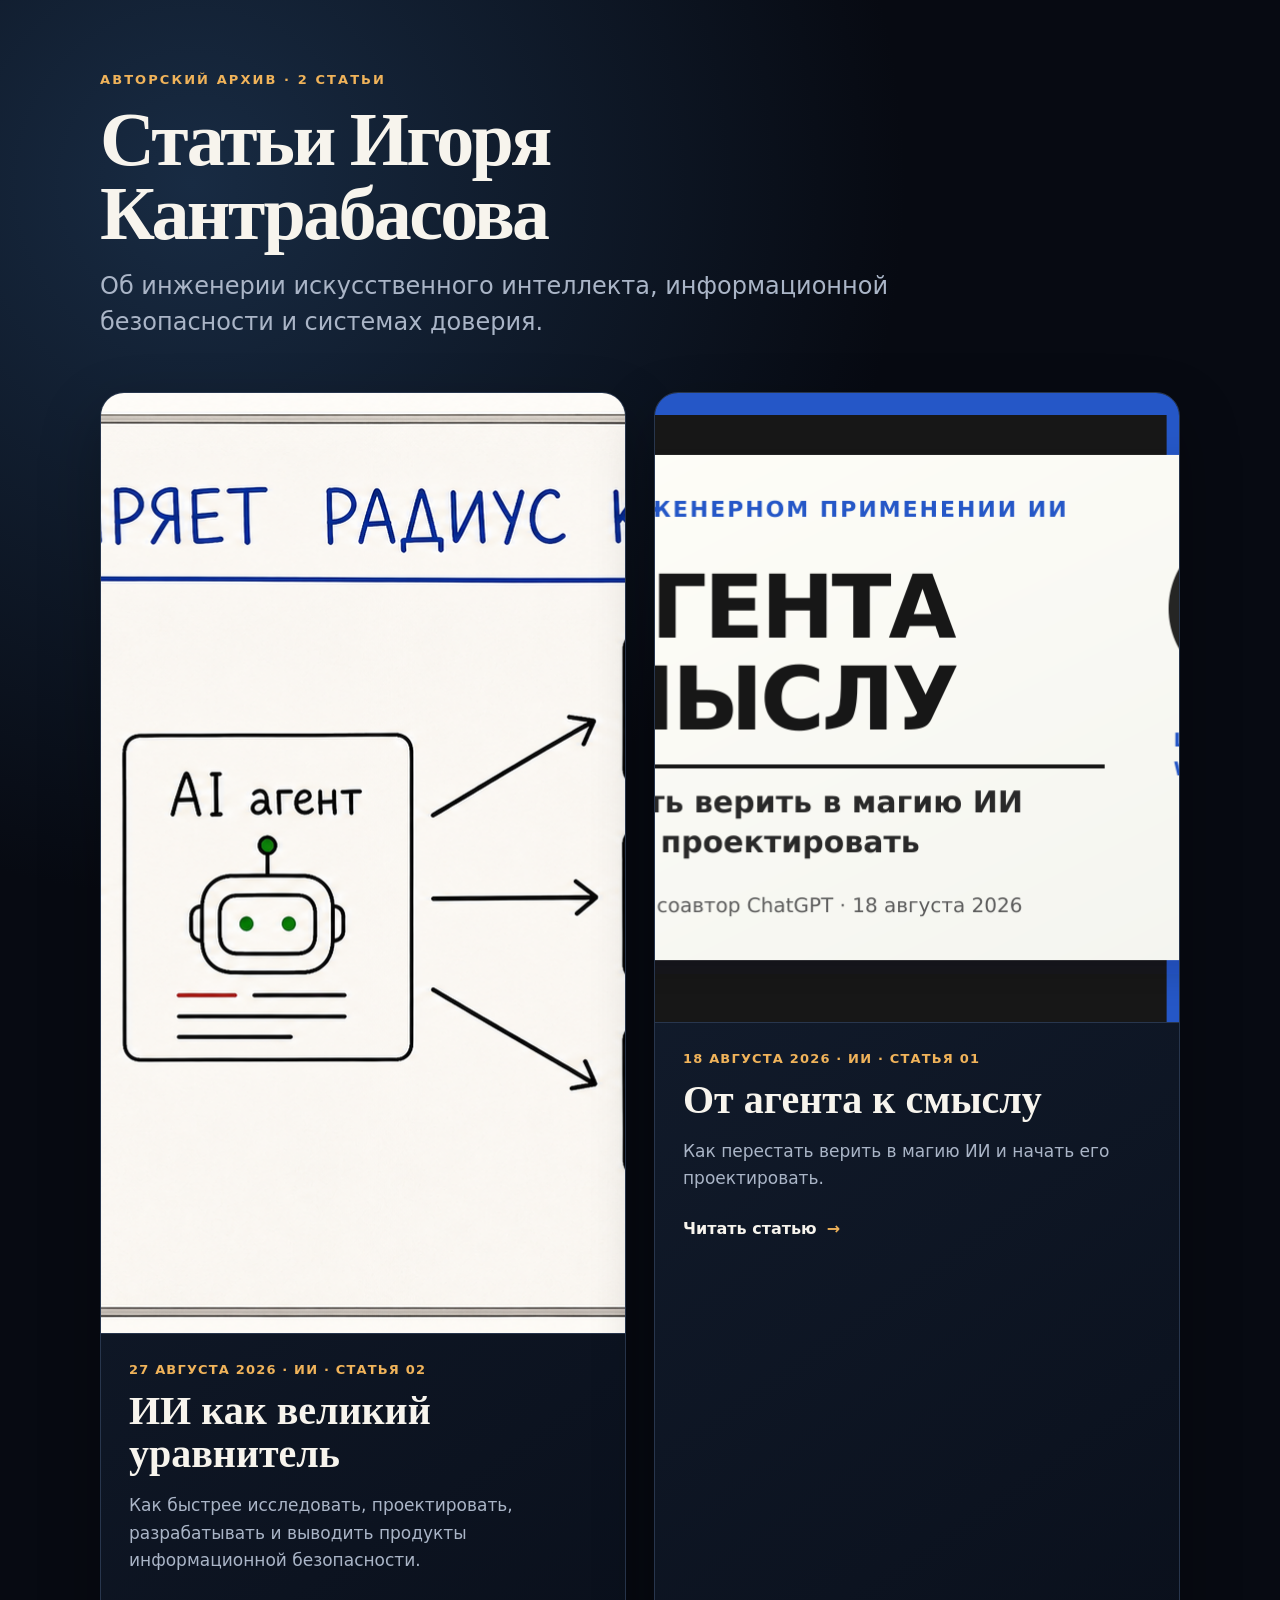
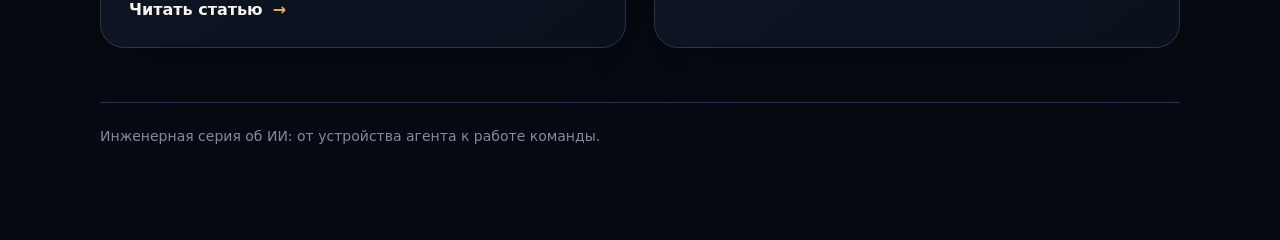
==== commit 2988ed01: "Опубликовать вторую статью «ИИ как великий уравнитель»" ====
--- a/index.html
+++ b/index.html
@@ -48,16 +48,27 @@
 <body>
   <main>
     <header>
-      <div class="eyebrow">Авторский архив</div>
+      <div class="eyebrow">Авторский архив · 2 статьи</div>
       <h1>Статьи Игоря Кантрабасова</h1>
       <p class="lead">Об инженерии искусственного интеллекта, информационной безопасности и системах доверия.</p>
     </header>
     <section class="grid" aria-label="Список статей">
       <article>
+        <a href="ii-kak-velikiy-uravnitel/" aria-label="Читать статью «ИИ как великий уравнитель»">
+          <img src="ii-kak-velikiy-uravnitel/images/01-ai-equalizer.png" width="1672" height="941" alt="Обложка статьи «ИИ как великий уравнитель»">
+          <div class="body">
+            <div class="meta">27 августа 2026 · ИИ · Статья 02</div>
+            <h2>ИИ как великий уравнитель</h2>
+            <p>Как быстрее исследовать, проектировать, разрабатывать и выводить продукты информационной безопасности.</p>
+            <div class="read">Читать статью <span aria-hidden="true">→</span></div>
+          </div>
+        </a>
+      </article>
+      <article>
         <a href="ot-agenta-k-smyslu/" aria-label="Читать статью «От агента к смыслу»">
           <img src="ot-agenta-k-smyslu/preview.png" width="1200" height="630" alt="Обложка статьи «От агента к смыслу»">
           <div class="body">
-            <div class="meta">18 августа 2026 · ИИ</div>
+            <div class="meta">18 августа 2026 · ИИ · Статья 01</div>
             <h2>От агента к смыслу</h2>
             <p>Как перестать верить в магию ИИ и начать его проектировать.</p>
             <div class="read">Читать статью <span aria-hidden="true">→</span></div>
@@ -65,7 +76,7 @@
         </a>
       </article>
     </section>
-    <footer>Новые публикации будут появляться здесь.</footer>
+    <footer>Инженерная серия об ИИ: от устройства агента к работе команды.</footer>
   </main>
 </body>
 </html>
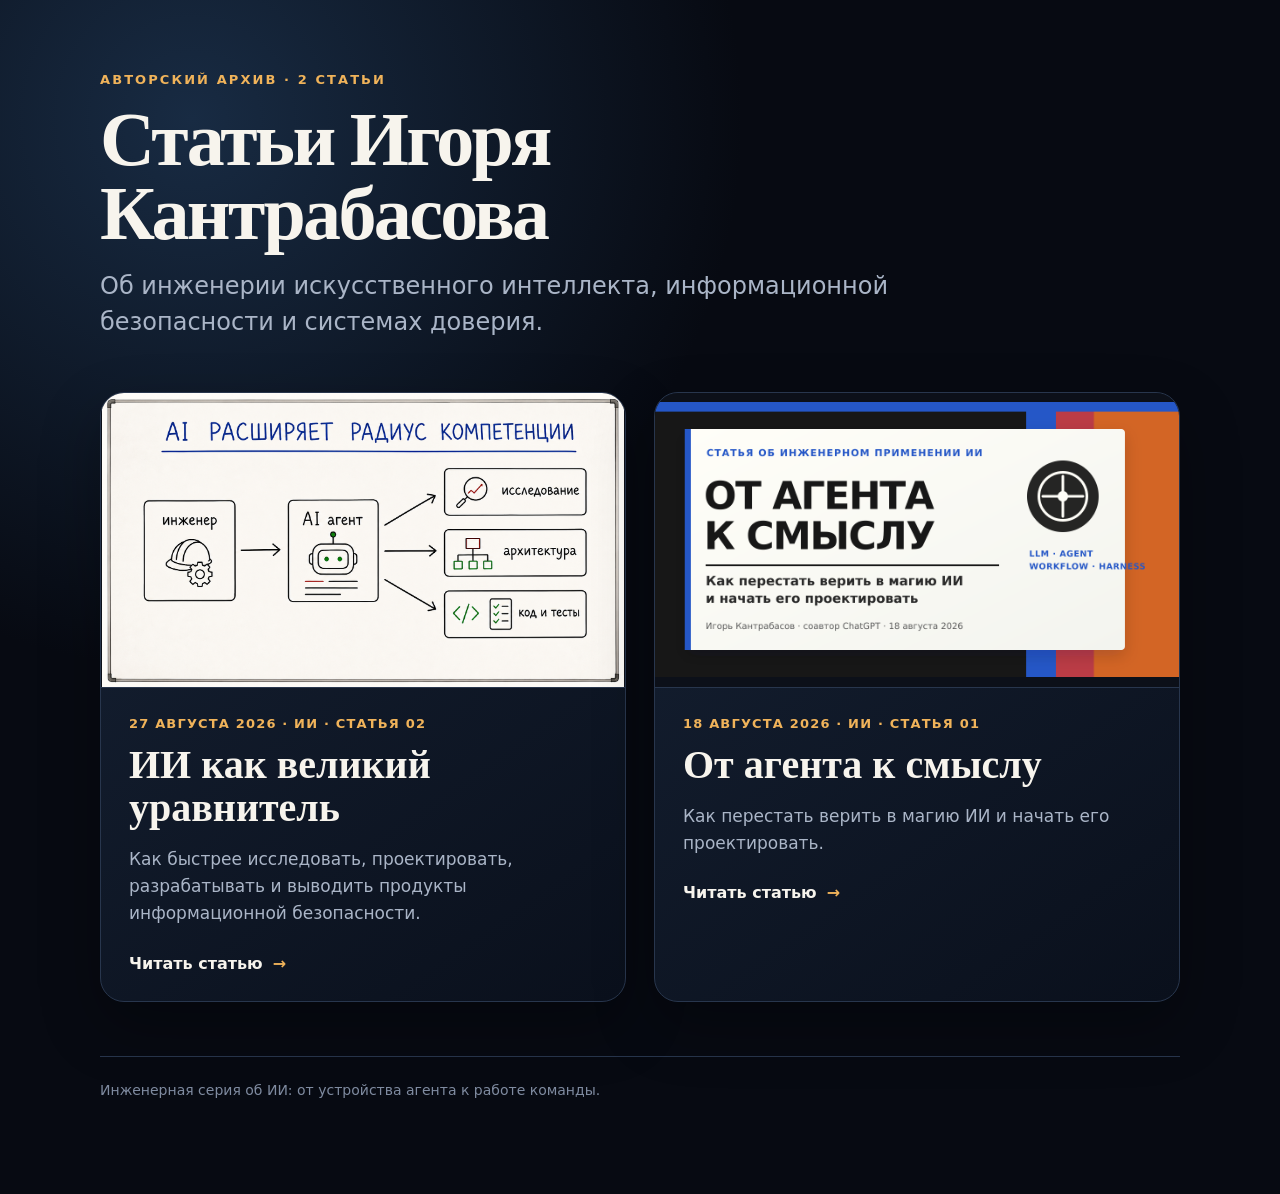
==== commit e667a165: "Fix article cover scaling on index page" ====
--- a/index.html
+++ b/index.html
@@ -34,7 +34,7 @@
     .grid { display:grid; grid-template-columns:repeat(auto-fit,minmax(min(100%,430px),1fr)); gap:28px; }
     article { overflow:hidden; border:1px solid var(--line); border-radius:24px; background:linear-gradient(145deg,rgba(22,34,53,.96),rgba(10,16,28,.98)); box-shadow:0 24px 60px rgba(0,0,0,.3); transition:transform .2s ease,border-color .2s ease; }
     article:hover { transform:translateY(-4px); border-color:#52657f; }
-    article img { display:block; width:100%; aspect-ratio:1200/630; object-fit:cover; border-bottom:1px solid var(--line); }
+    article img { display:block; width:100%; height:auto; aspect-ratio:16/9; object-fit:contain; object-position:center; background:#0c1019; border-bottom:1px solid var(--line); }
     .body { padding:28px; }
     .meta { color:var(--accent); font-size:13px; font-weight:700; letter-spacing:.09em; text-transform:uppercase; }
     h2 { margin:12px 0 10px; font-family:Georgia,"Times New Roman",serif; font-size:clamp(28px,4vw,40px); line-height:1.08; }
